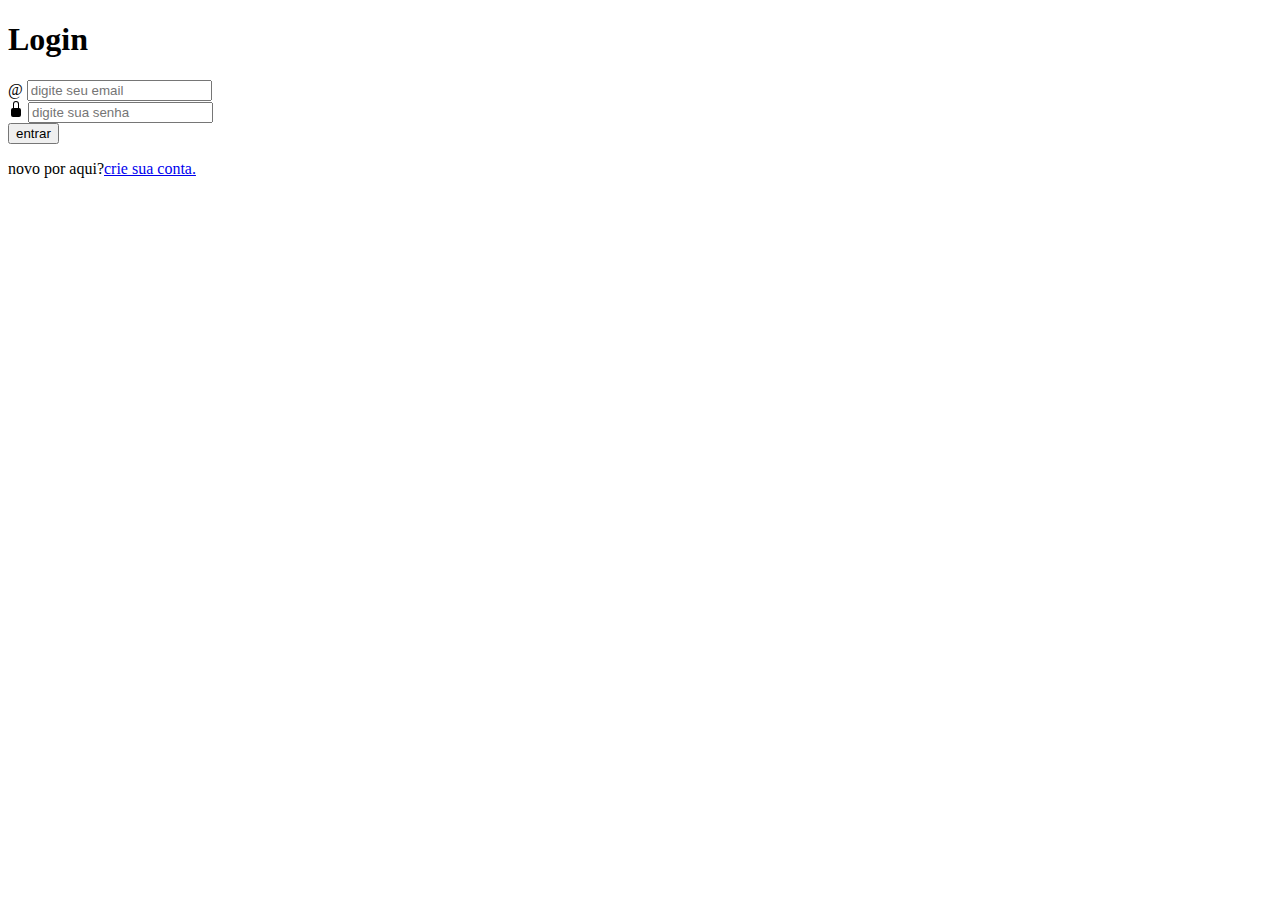
==== index.html @ 3b77d16c "criação da pagina login" ====
<!DOCTYPE html>
<html lang="pt-br">
<head>
    <meta charset="UTF-8">
    <meta name="viewport" content="width=device-width, initial-scale=1.0">
    <title>login</title>

    <!-- meu CSS -->
     <link rel="stylesheet" href="CSS/style.css">
     <!-- meu JS -->
      <script src="js/script.js" defer></script>
</head>
<body>
    <div class="wrapper">
        <h1>Login</h1>
        <form action="" method="post" id="form">
            <div>
                <label for="email-input">
                    <span>@</span>
                </label>
                <input type="email" name="email" id="email-input" placeholder="digite seu email">
                <div>
                    <label for="password-input">
                        <svg xmlns="http://www.w3.org/2000/svg" width="16" height="16" fill="currentColor" class="bi bi-lock-fill" viewBox="0 0 16 16">
                            <path d="M8 1a2 2 0 0 1 2 2v4H6V3a2 2 0 0 1 2-2m3 6V3a3 3 0 0 0-6 0v4a2 2 0 0 0-2 2v5a2 2 0 0 0 2 2h6a2 2 0 0 0 2-2V9a2 2 0 0 0-2-2"/>
                          </svg>
                    </label>
                    <input type="password" name="password" id="password-input"
                    placeholder="digite sua senha">
                </div>
                <button type="submit">entrar</button>
                </form>
                <p id="error-message"></p>
                <p>novo por aqui?<a href="#">crie sua conta.</a></p>
            </div>
        </form>
    </div>
</body>
</html>
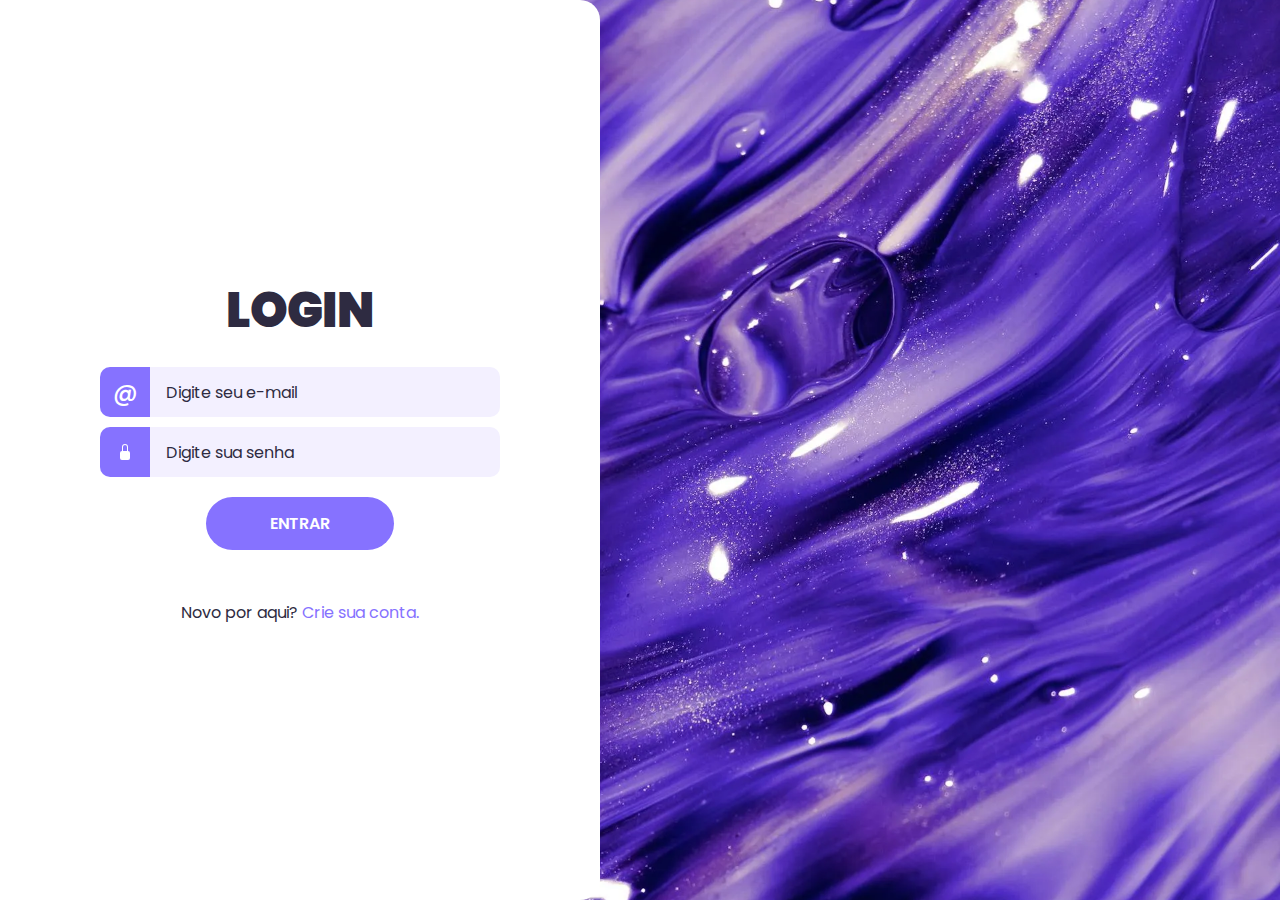
==== commit 9d8f0e0f: "continuação da pagina login" ====
--- a/index.html
+++ b/index.html
@@ -3,12 +3,12 @@
 <head>
     <meta charset="UTF-8">
     <meta name="viewport" content="width=device-width, initial-scale=1.0">
-    <title>login</title>
+    <title>Login</title>
 
-    <!-- meu CSS -->
-     <link rel="stylesheet" href="CSS/style.css">
-     <!-- meu JS -->
-      <script src="js/script.js" defer></script>
+    <!-- Meu CSS -->
+    <link rel="stylesheet" href="css/style.css">
+    <!-- Meu JS -->
+    <script src="js/script.js" defer></script>
 </head>
 <body>
     <div class="wrapper">
@@ -18,22 +18,20 @@
                 <label for="email-input">
                     <span>@</span>
                 </label>
-                <input type="email" name="email" id="email-input" placeholder="digite seu email">
-                <div>
-                    <label for="password-input">
-                        <svg xmlns="http://www.w3.org/2000/svg" width="16" height="16" fill="currentColor" class="bi bi-lock-fill" viewBox="0 0 16 16">
-                            <path d="M8 1a2 2 0 0 1 2 2v4H6V3a2 2 0 0 1 2-2m3 6V3a3 3 0 0 0-6 0v4a2 2 0 0 0-2 2v5a2 2 0 0 0 2 2h6a2 2 0 0 0 2-2V9a2 2 0 0 0-2-2"/>
-                          </svg>
-                    </label>
-                    <input type="password" name="password" id="password-input"
-                    placeholder="digite sua senha">
-                </div>
-                <button type="submit">entrar</button>
-                </form>
-                <p id="error-message"></p>
-                <p>novo por aqui?<a href="#">crie sua conta.</a></p>
+                <input type="email" name="email" id="email-input" placeholder="Digite seu e-mail">
             </div>
+            <div>
+                <label for="password-input">
+                    <svg xmlns="http://www.w3.org/2000/svg" width="16" height="16" fill="currentColor" class="bi bi-lock-fill" viewBox="0 0 16 16">
+                        <path d="M8 1a2 2 0 0 1 2 2v4H6V3a2 2 0 0 1 2-2m3 6V3a3 3 0 0 0-6 0v4a2 2 0 0 0-2 2v5a2 2 0 0 0 2 2h6a2 2 0 0 0 2-2V9a2 2 0 0 0-2-2"/>
+                      </svg>
+                </label>
+                <input type="password" name="password" id="password-input" placeholder="Digite sua senha">
+            </div>
+            <button type="submit">Entrar</button>
         </form>
+        <p id="error-message"></p>
+        <p>Novo por aqui? <a href="register.html">Crie sua conta.</a></p>
     </div>
 </body>
 </html>--- a/css/style.css
+++ b/css/style.css
@@ -0,0 +1,156 @@
+@import url('https://fonts.googleapis.com/css2?family=Poppins:ital,wght@0,100;0,200;0,300;0,400;0,500;0,600;0,700;0,800;0,900;1,100;1,200;1,300;1,400;1,500;1,600;1,700;1,800;1,900&display=swap');
+
+:root{
+    --accent-color:#8672ff;
+    --base-color:white;
+    --text-color: #2E2B41;
+    --input-color:#f3f0ff;
+}
+
+* {
+    margin: 0;
+    padding: 0;
+}
+
+html {
+    font-family: "Poppins", sans-serif;
+    font-size: 12pt;
+    color: var(--text-color);
+    text-align: center;
+}
+
+body {
+    min-height: 100vh;
+    background-image: url(../img/fundo.jpg);
+    background-size: cover;
+    background-position: right;
+    overflow: hidden;
+}
+
+.wrapper{
+    box-sizing: border-box;
+    background-color: var(--base-color);
+    height: 100vh;
+    width: max(40%, 600px);
+    padding: 10px;
+    border-radius: 0 20px 20px 0;
+    display: flex;
+    flex-direction: column;
+    align-items: center;
+    justify-content: center;
+}
+
+h1{
+    font-size: 3rem;
+    font-weight: 900;
+    text-transform: uppercase;
+}
+
+form {
+    width: min(400px, 100%);
+    margin-top: 20px;
+    margin-bottom: 50px;
+    display: flex;
+    flex-direction: column;
+    align-items: center;
+    gap: 10px;
+}
+
+form > div {
+    width: 100%;
+    display: flex;
+    justify-content: center;
+}
+
+form label{
+    flex-shrink: 0;
+    height: 50px;
+    width: 50px;
+    background-color: var(--accent-color);
+    fill: var(--base-color);
+    color: var(--base-color);
+    border-radius: 10px 0 0 10px;
+    display: flex;
+    justify-content: center;
+    align-items: center;
+    font-size: 1.5rem;
+    font-weight: 500;
+}
+
+form input{
+    box-sizing: border-box;
+    flex-grow: 1;
+    min-width: 0;
+    height: 50px;
+    padding: 1em;
+    font: inherit;
+    border-radius: 0 10px 10px 0;
+    border: 2px solid var(--input-color);
+    border-left: none;
+    background-color: var(--input-color);
+    transition: 150ms ease;
+}
+
+form input:hover{
+    border-color: var(--accent-color);
+}
+
+form input:focus{
+    outline: none;
+    border-color: var(--text-color);
+}
+
+div:has(input:focus) > label{
+    background-color: var(--text-color);
+}
+
+form input::placeholder{
+    color: var(--text-color);
+}
+
+form button{
+    margin-top: 10px;
+    border: none;
+    border-radius: 1000px;
+    padding: .85em 4em;
+    background-color: var(--accent-color);
+    color: var(--base-color);
+    font: inherit;
+    font-weight: 600;
+    text-transform: uppercase;
+    cursor: pointer;
+    transition: 150ms ease;
+  }
+  form button:hover{
+    background-color: var(--text-color);
+  }
+  form button:focus{
+    outline: none;
+    background-color: var(--text-color);
+}
+
+a{
+    text-decoration: none;
+    color: var(--accent-color);
+  }
+  a:hover{
+    text-decoration: underline;
+}
+
+@media(max-width: 1100px){
+    .wrapper{
+      width: min(600px, 100%);
+      border-radius: 0;
+    }
+}
+
+form div.incorrect label{
+    background-color: #f06272;
+  }
+  form div.incorrect input{
+    border-color: #f06272;
+  }
+  #error-message{
+    color:#f06272;
+}
+
